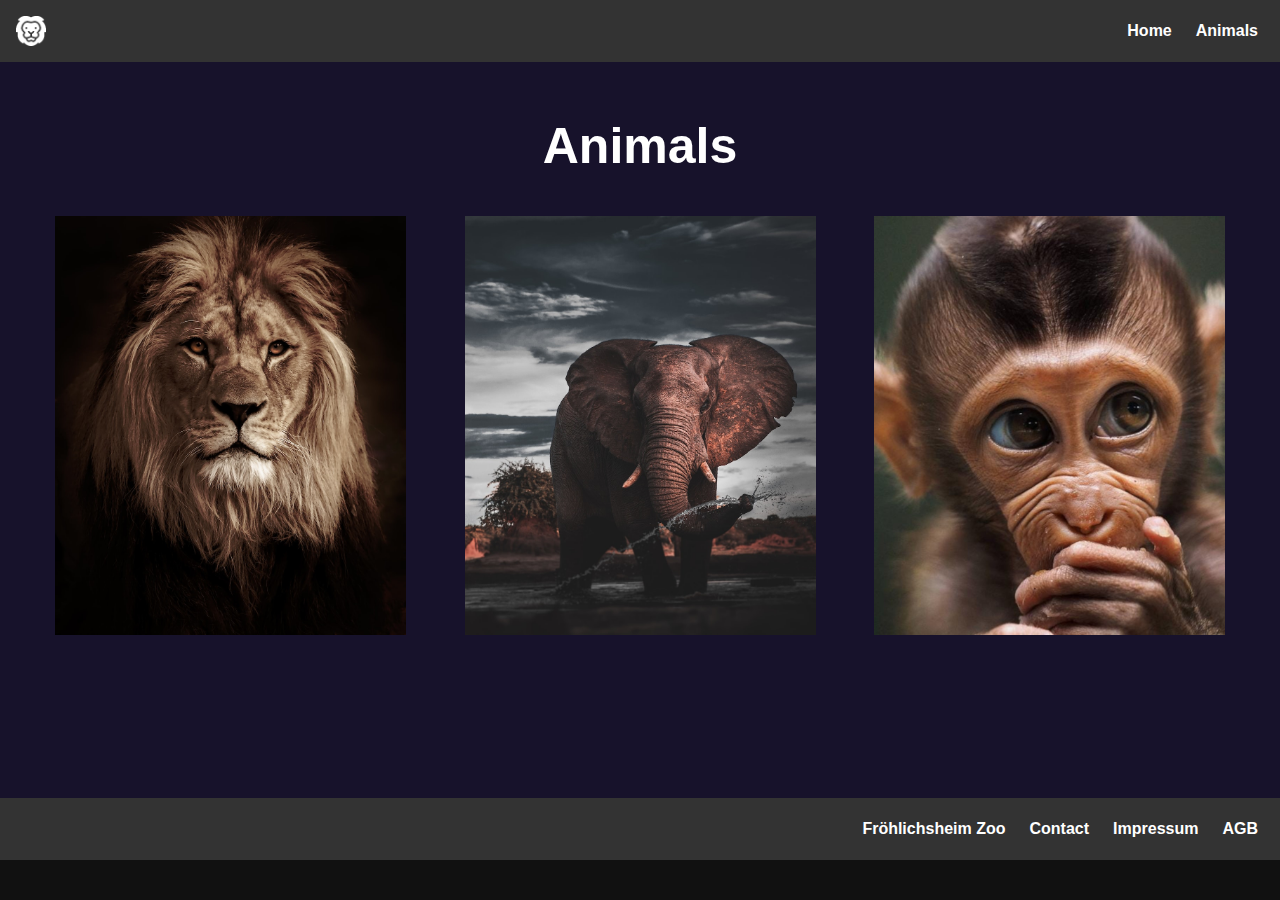
==== animals.html @ b2591246 "Added new subpage" ====
<!DOCTYPE html>
<html lang="en">
    <head>
        <title>Animals</title>
        <meta charset="utf-8">

        <link rel="stylesheet" href="design\style.css" text="text/css">
    </head>

    <header>
        <nav>
            <img src="./assets/icon.png">
            <ul id="main-nav">
                <li id="home"><button onclick="toggleSubnav()">Home</button></li>
                <li><a href="animals.html">Animals</a></li>
            </ul>
            <ul id="sub-nav-home">
                <li><a href="index.html#page-1">Opening Hours</a></li>
                <li><a href="index.html#page-2">News from the Zoo</a></li>
                <li><a href="index.html#page-4">Impressions</a></li>
                <li><a href="index.html#page-5">Contact</a></li>
            </ul>
        </nav>
    </header>
    <body>
        <div id="page-3" class="content">
            <h2>Animals</h2>
            <div class="gallery">
                <div class="gal-elem">
                    <img src="assets/lion.jpg" alt="animal1">
                    <div class="overlay">
                        <h3>Lion</h3>
                        <p>This is a Lion</p>
                    </div>
                </div>
                <div class="gal-elem">
                    <img src="assets/elephant.jpg" alt="animal2">
                    <div class="overlay">
                        <h3>Elephant</h3>
                        <p>This is an Elephant</p>
                    </div>
                </div>
                <div class="gal-elem">
                    <img src="assets/ape.jpg" alt="animal3">
                    <div class="overlay">
                        <h3>Monkey</h3>
                        <p>This is a Monkey</p>
                    </div>
                </div>
            </div>
        </div>
    </body>
    <footer>
        <ul>
            <li><a href="index.html#front-page">Fröhlichsheim Zoo</a></li>
            <li><a href="index.html#page-5">Contact</a></li>
            <li><a href="index.html#page-5">Impressum</a></li>
            <li><a href="index.html#page-5">AGB</a></li>
        </ul>
    </footer>

    <script src="scripts\script.js" text="text/js"></script>
</html>
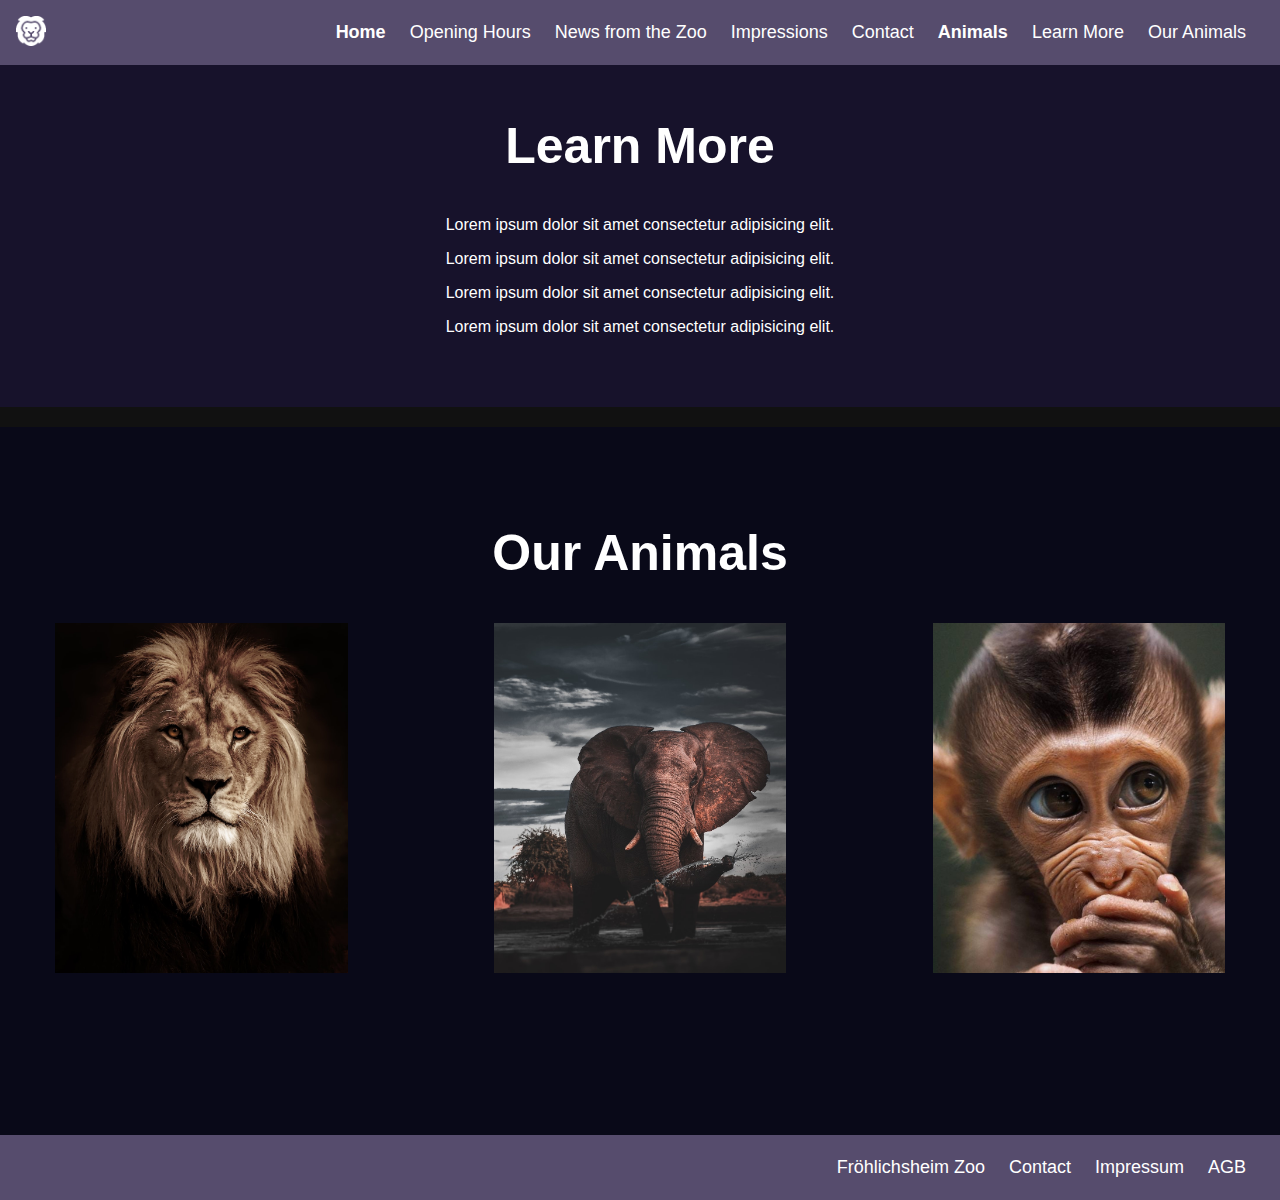
==== commit c25fd52d: "Updated Javascript" ====
--- a/animals.html
+++ b/animals.html
@@ -10,38 +10,45 @@
     <header>
         <nav>
             <img src="./assets/icon.png">
-            <ul id="main-nav">
-                <li id="home"><button onclick="toggleSubnav()">Home</button></li>
-                <li><a href="animals.html">Animals</a></li>
-            </ul>
-            <ul id="sub-nav-home">
-                <li><a href="index.html#page-1">Opening Hours</a></li>
-                <li><a href="index.html#page-2">News from the Zoo</a></li>
-                <li><a href="index.html#page-4">Impressions</a></li>
-                <li><a href="index.html#page-5">Contact</a></li>
+            <ul>
+                <li><a class="main-page" href="index.html#front-page">Home</a></li>
+                <li><a class="sub-page" href="index.html#page-1">Opening Hours</a></li>
+                <li><a class="sub-page" href="index.html#page-2">News from the Zoo</a></li>
+                <li><a class="sub-page" href="index.html#page-3">Impressions</a></li>
+                <li><a class="sub-page" href="index.html#page-4">Contact</a></li>
+                <li><a class="main-page" href="animals.html">Animals</a></li>
+                <li><a class="sub-page" href="animals.html#page-1">Learn More</a></li>
+                <li><a class="sub-page" href="animals.html#page-2">Our Animals</a></li>
             </ul>
         </nav>
     </header>
     <body>
-        <div id="page-3" class="content">
-            <h2>Animals</h2>
+        <div id="page-1" class="content">
+            <h2>Learn More</h2>
+            <p>Lorem ipsum dolor sit amet consectetur adipisicing elit.</p>
+            <p>Lorem ipsum dolor sit amet consectetur adipisicing elit.</p>
+            <p>Lorem ipsum dolor sit amet consectetur adipisicing elit.</p>
+            <p>Lorem ipsum dolor sit amet consectetur adipisicing elit.</p>
+        </div>
+        <div id="page-2" class="content">
+            <h2>Our Animals</h2>
             <div class="gallery">
                 <div class="gal-elem">
-                    <img src="assets/lion.jpg" alt="animal1">
+                    <div id="image1"></div>
                     <div class="overlay">
                         <h3>Lion</h3>
                         <p>This is a Lion</p>
                     </div>
                 </div>
                 <div class="gal-elem">
-                    <img src="assets/elephant.jpg" alt="animal2">
+                    <div id="image2"></div>
                     <div class="overlay">
                         <h3>Elephant</h3>
                         <p>This is an Elephant</p>
                     </div>
                 </div>
                 <div class="gal-elem">
-                    <img src="assets/ape.jpg" alt="animal3">
+                    <div id="image3"></div>
                     <div class="overlay">
                         <h3>Monkey</h3>
                         <p>This is a Monkey</p>
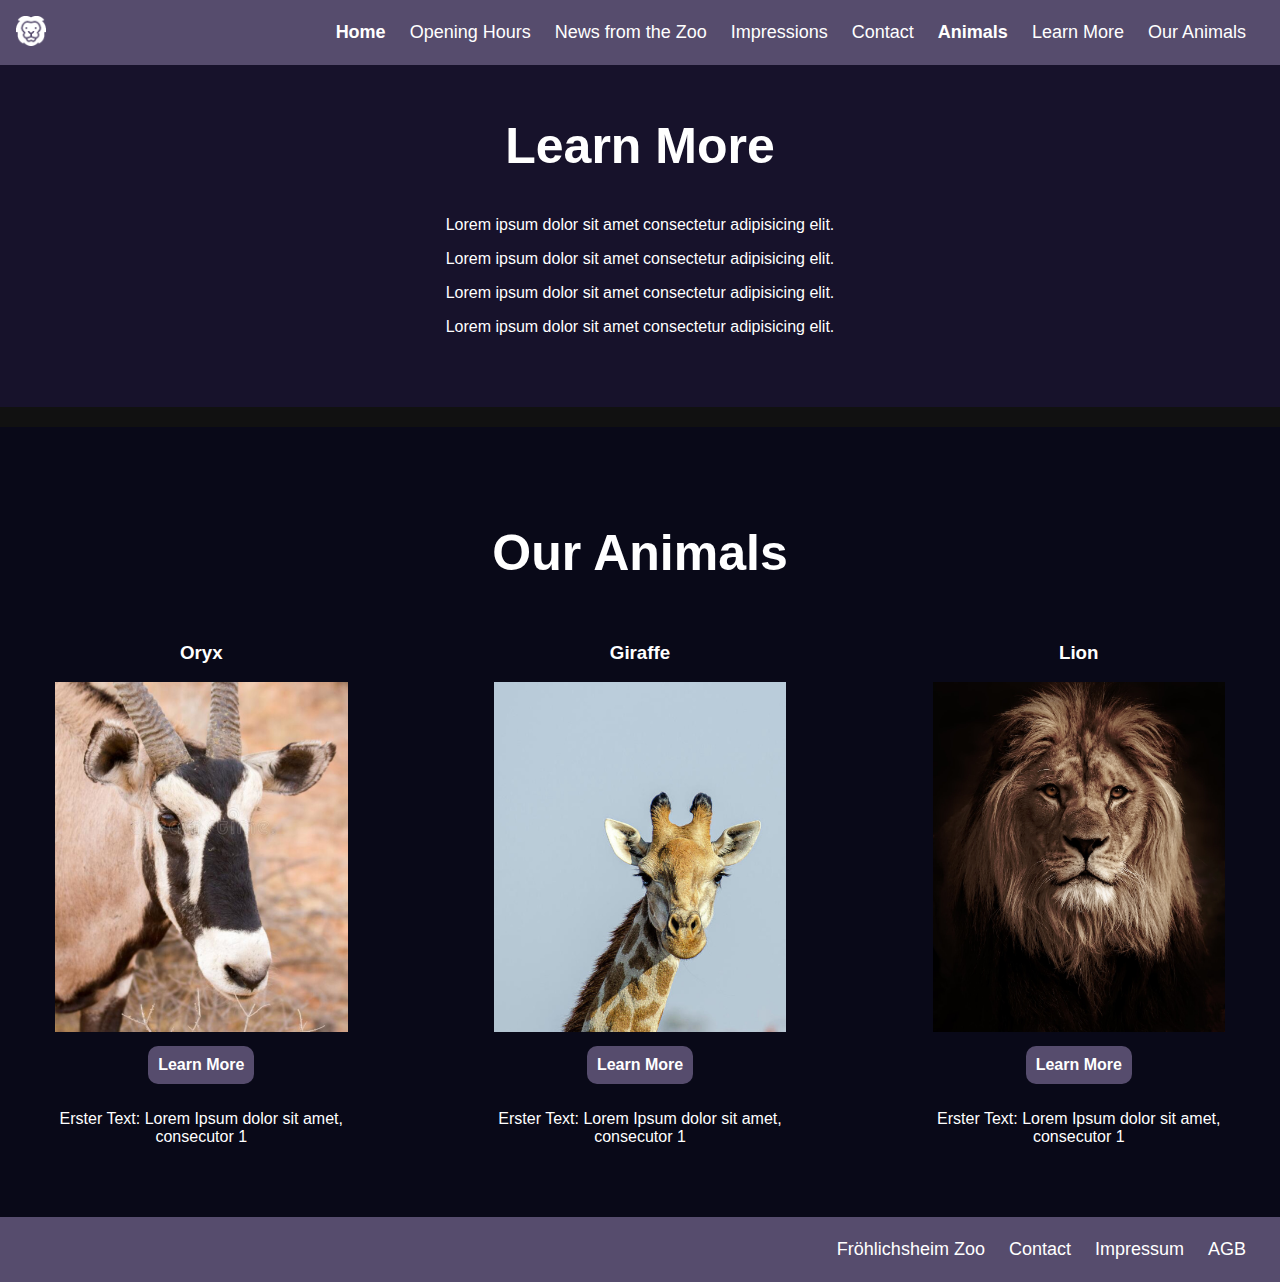
==== commit 79e8e2a5: "Task 5" ====
--- a/animals.html
+++ b/animals.html
@@ -33,25 +33,31 @@
         <div id="page-2" class="content">
             <h2>Our Animals</h2>
             <div class="gallery">
-                <div class="gal-elem">
-                    <div id="image1"></div>
-                    <div class="overlay">
-                        <h3>Lion</h3>
-                        <p>This is a Lion</p>
+                <div class="gal-elem" id="animal-1">
+                    <div id="animal-1-name">
+                    </div>
+                    <div id="animal-1-image">
+                    </div>
+                    <button class="animal-button" id="animal-1-button" onclick="ScrollInfo(1)">Learn More</button>
+                    <div id="animal-1-info">
                     </div>
                 </div>
-                <div class="gal-elem">
-                    <div id="image2"></div>
-                    <div class="overlay">
-                        <h3>Elephant</h3>
-                        <p>This is an Elephant</p>
+                <div class="gal-elem" id="animal-2">
+                    <div id="animal-2-name">
+                    </div>
+                    <div id="animal-2-image">
+                    </div>
+                    <button class="animal-button" id="animal-2-button" onclick="ScrollInfo(2)">Learn More</button>
+                    <div id="animal-2-info">
                     </div>
                 </div>
-                <div class="gal-elem">
-                    <div id="image3"></div>
-                    <div class="overlay">
-                        <h3>Monkey</h3>
-                        <p>This is a Monkey</p>
+                <div class="gal-elem" id="animal-3">
+                    <div id="animal-3-name">
+                    </div>
+                    <div id="animal-3-image">
+                    </div>
+                    <button class="animal-button" id="animal-3-button" onclick="ScrollInfo(3)">Learn More</button>
+                    <div id="animal-3-info">
                     </div>
                 </div>
             </div>
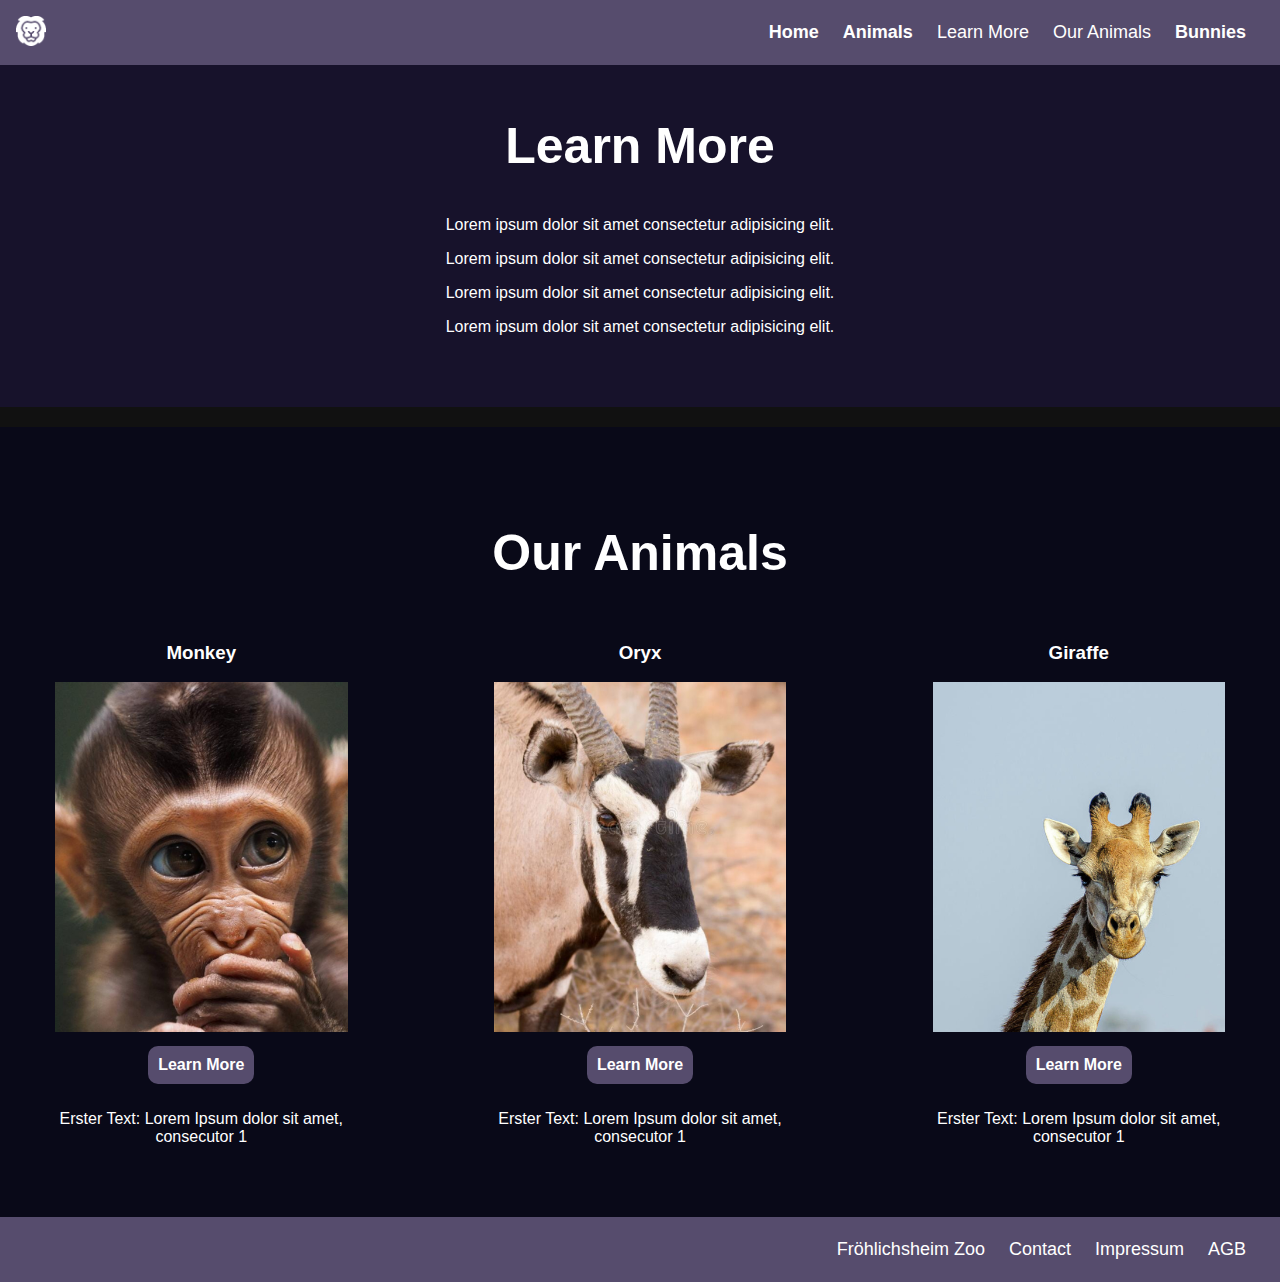
==== commit 06ec3429: "Task 6" ====
--- a/animals.html
+++ b/animals.html
@@ -12,13 +12,10 @@
             <img src="./assets/icon.png">
             <ul>
                 <li><a class="main-page" href="index.html#front-page">Home</a></li>
-                <li><a class="sub-page" href="index.html#page-1">Opening Hours</a></li>
-                <li><a class="sub-page" href="index.html#page-2">News from the Zoo</a></li>
-                <li><a class="sub-page" href="index.html#page-3">Impressions</a></li>
-                <li><a class="sub-page" href="index.html#page-4">Contact</a></li>
                 <li><a class="main-page" href="animals.html">Animals</a></li>
                 <li><a class="sub-page" href="animals.html#page-1">Learn More</a></li>
                 <li><a class="sub-page" href="animals.html#page-2">Our Animals</a></li>
+                <li><a class="main-page" href="bunnies.html">Bunnies</a></li>
             </ul>
         </nav>
     </header>
